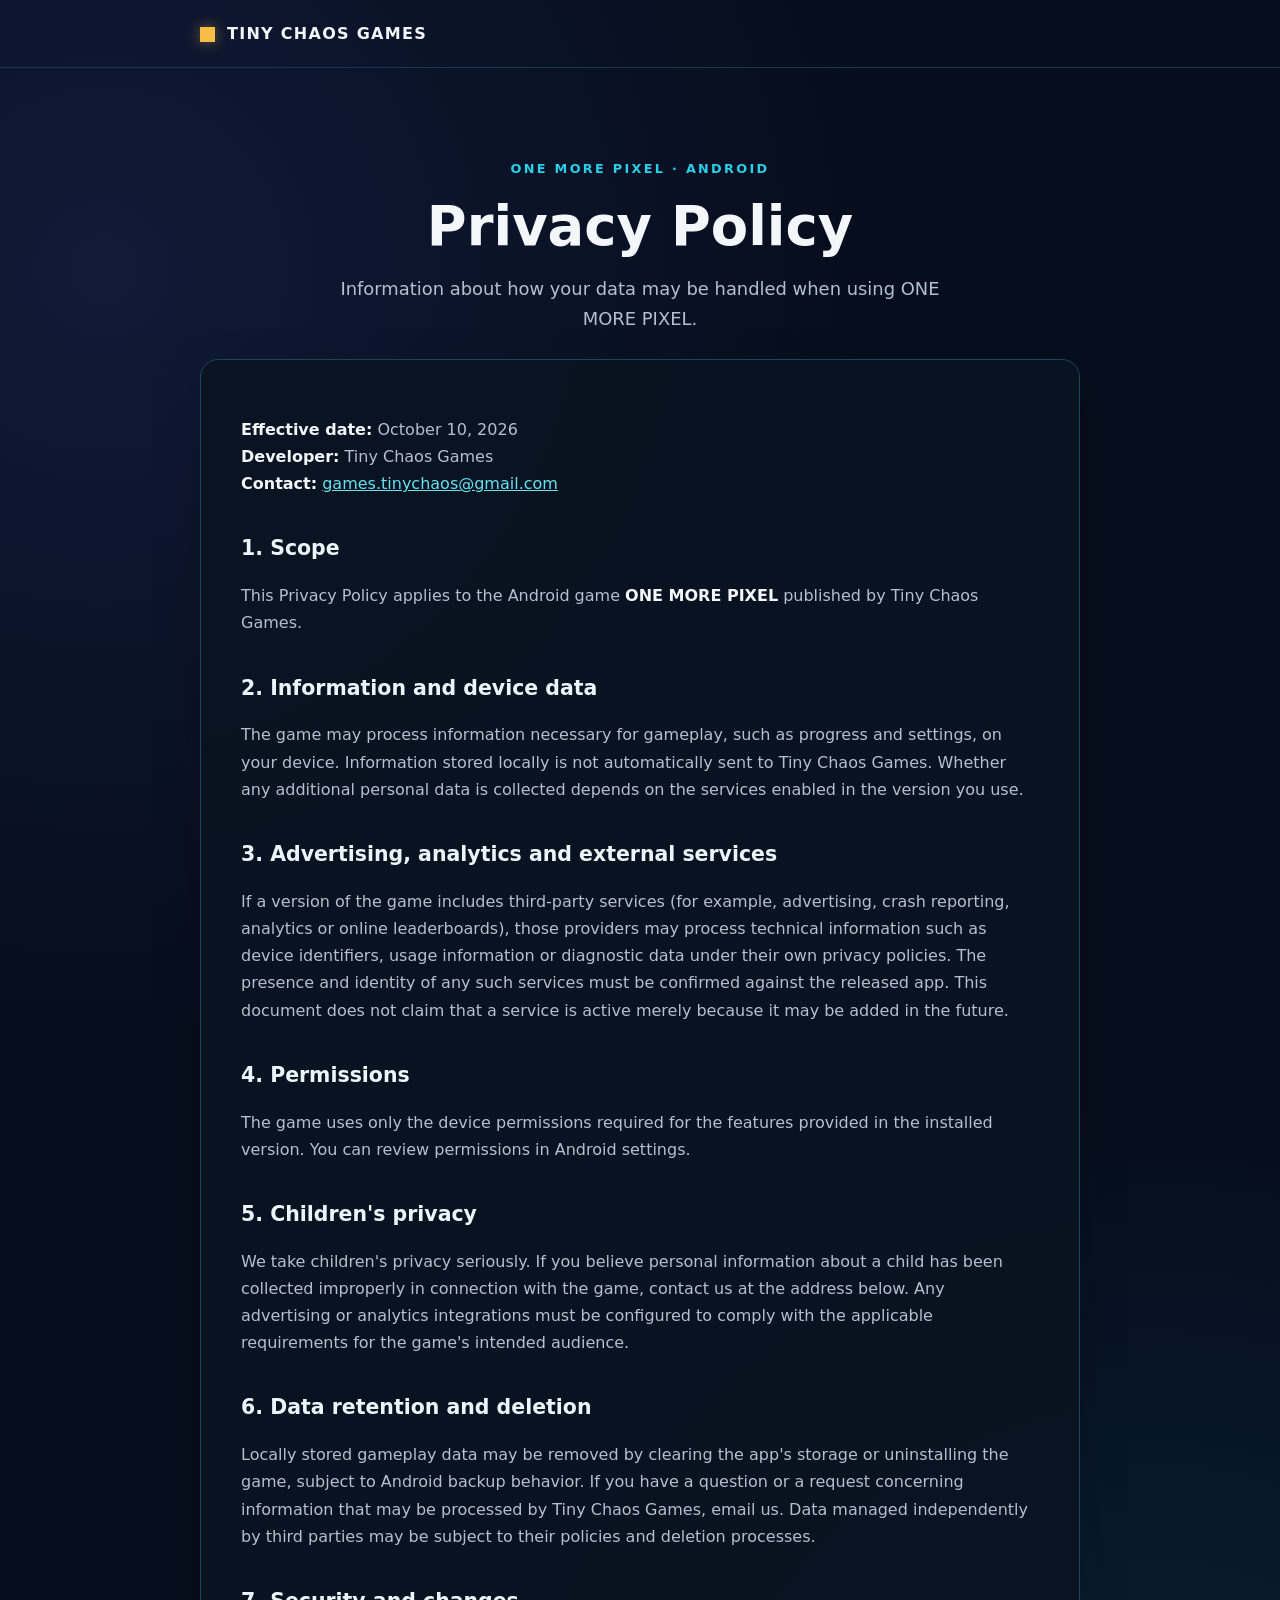
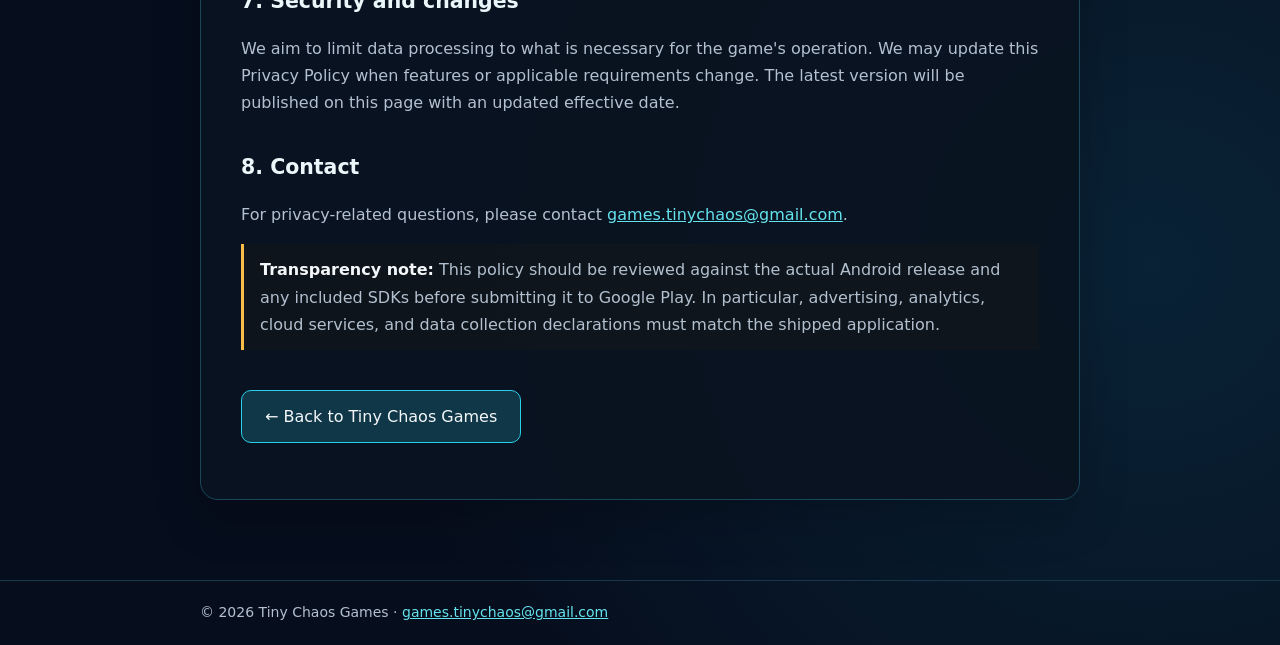
==== privacy/one-more-pixel/index.html @ 43665b9e "Add ONE MORE PIXEL privacy policy" ====
<!doctype html>
<html lang="en">
<head>
<meta charset="utf-8">
<meta name="viewport" content="width=device-width,initial-scale=1">
<meta name="color-scheme" content="dark">
<meta name="description" content="Privacy Policy for ONE MORE PIXEL by Tiny Chaos Games.">
<title>ONE MORE PIXEL — Privacy Policy | Tiny Chaos Games</title>
<link rel="stylesheet" href="../../style.css">
</head>
<body>
<header><a href="../../"><span class="mark" aria-hidden="true"></span>TINY CHAOS GAMES</a></header>
<main>
<section class="hero"><div class="eyebrow">ONE MORE PIXEL · Android</div><h1>Privacy Policy</h1><p class="lead">Information about how your data may be handled when using ONE MORE PIXEL.</p></section>
<article class="panel">
<p class="meta"><strong>Effective date:</strong> October 10, 2026<br><strong>Developer:</strong> Tiny Chaos Games<br><strong>Contact:</strong> <a href="mailto:games.tinychaos@gmail.com">games.tinychaos@gmail.com</a></p>
<h2>1. Scope</h2>
<p>This Privacy Policy applies to the Android game <strong>ONE MORE PIXEL</strong> published by Tiny Chaos Games.</p>
<h2>2. Information and device data</h2>
<p>The game may process information necessary for gameplay, such as progress and settings, on your device. Information stored locally is not automatically sent to Tiny Chaos Games. Whether any additional personal data is collected depends on the services enabled in the version you use.</p>
<h2>3. Advertising, analytics and external services</h2>
<p>If a version of the game includes third-party services (for example, advertising, crash reporting, analytics or online leaderboards), those providers may process technical information such as device identifiers, usage information or diagnostic data under their own privacy policies. The presence and identity of any such services must be confirmed against the released app. This document does not claim that a service is active merely because it may be added in the future.</p>
<h2>4. Permissions</h2>
<p>The game uses only the device permissions required for the features provided in the installed version. You can review permissions in Android settings.</p>
<h2>5. Children's privacy</h2>
<p>We take children's privacy seriously. If you believe personal information about a child has been collected improperly in connection with the game, contact us at the address below. Any advertising or analytics integrations must be configured to comply with the applicable requirements for the game's intended audience.</p>
<h2>6. Data retention and deletion</h2>
<p>Locally stored gameplay data may be removed by clearing the app's storage or uninstalling the game, subject to Android backup behavior. If you have a question or a request concerning information that may be processed by Tiny Chaos Games, email us. Data managed independently by third parties may be subject to their policies and deletion processes.</p>
<h2>7. Security and changes</h2>
<p>We aim to limit data processing to what is necessary for the game's operation. We may update this Privacy Policy when features or applicable requirements change. The latest version will be published on this page with an updated effective date.</p>
<h2>8. Contact</h2>
<p>For privacy-related questions, please contact <a href="mailto:games.tinychaos@gmail.com">games.tinychaos@gmail.com</a>.</p>
<p class="note"><strong>Transparency note:</strong> This policy should be reviewed against the actual Android release and any included SDKs before submitting it to Google Play. In particular, advertising, analytics, cloud services, and data collection declarations must match the shipped application.</p>
<p><a class="button" href="../../">← Back to Tiny Chaos Games</a></p>
</article>
</main>
<footer>© 2026 Tiny Chaos Games · <a href="mailto:games.tinychaos@gmail.com">games.tinychaos@gmail.com</a></footer>
</body>
</html>
---- style.css ----
:root{color-scheme:dark;--bg:#060d1c;--panel:#0d192b;--line:#19485b;--ink:#f4f7fa;--muted:#b2c0cf;--cyan:#28d0e8;--gold:#f8bd47}*{box-sizing:border-box}html{scroll-behavior:smooth}body{margin:0;background:radial-gradient(circle at 8% 12%,#111a37 0,transparent 34%),radial-gradient(circle at 90% 83%,#092236 0,transparent 35%),var(--bg);color:var(--ink);font:16px/1.7 system-ui,-apple-system,Segoe UI,sans-serif;min-height:100vh}a{color:#64e3ee}a:focus-visible{outline:3px solid var(--gold);outline-offset:3px}header,footer{padding:20px max(24px,calc((100vw - 880px)/2));border-bottom:1px solid #17374a}footer{border-top:1px solid #17374a;border-bottom:0;color:var(--muted);font-size:14px}header a{text-decoration:none;color:var(--ink);font-weight:750;letter-spacing:.08em}header .mark{display:inline-block;width:15px;height:15px;background:var(--gold);box-shadow:0 0 14px #f9bd4f70;margin-right:12px;vertical-align:middle}main{width:min(100% - 36px,880px);margin:54px auto 80px}.hero{text-align:center;padding:36px 12px 24px}.eyebrow{color:var(--cyan);text-transform:uppercase;letter-spacing:.18em;font-weight:700;font-size:.8rem}h1{font-size:clamp(2rem,6vw,3.4rem);line-height:1.14;margin:16px 0}h2{font-size:1.28rem;margin:34px 0 12px;color:#e9f6fa}p,li{color:var(--muted)}strong{color:var(--ink)}.lead{font-size:1.12rem;max-width:650px;margin:auto}.panel{background:#091320e8;border:1px solid var(--line);border-radius:18px;padding:clamp(20px,4vw,40px);box-shadow:0 18px 50px #0003}.panel ul{padding-left:24px}.meta{color:var(--muted);margin-bottom:22px}.button{display:inline-block;border:1px solid var(--cyan);border-radius:10px;padding:12px 23px;text-decoration:none;color:var(--ink);background:#103747;margin-top:24px}.note{border-left:3px solid var(--gold);padding:12px 16px;background:#271d102e} @media(max-width:600px){main{margin:26px auto 52px}header,footer{padding:18px}}
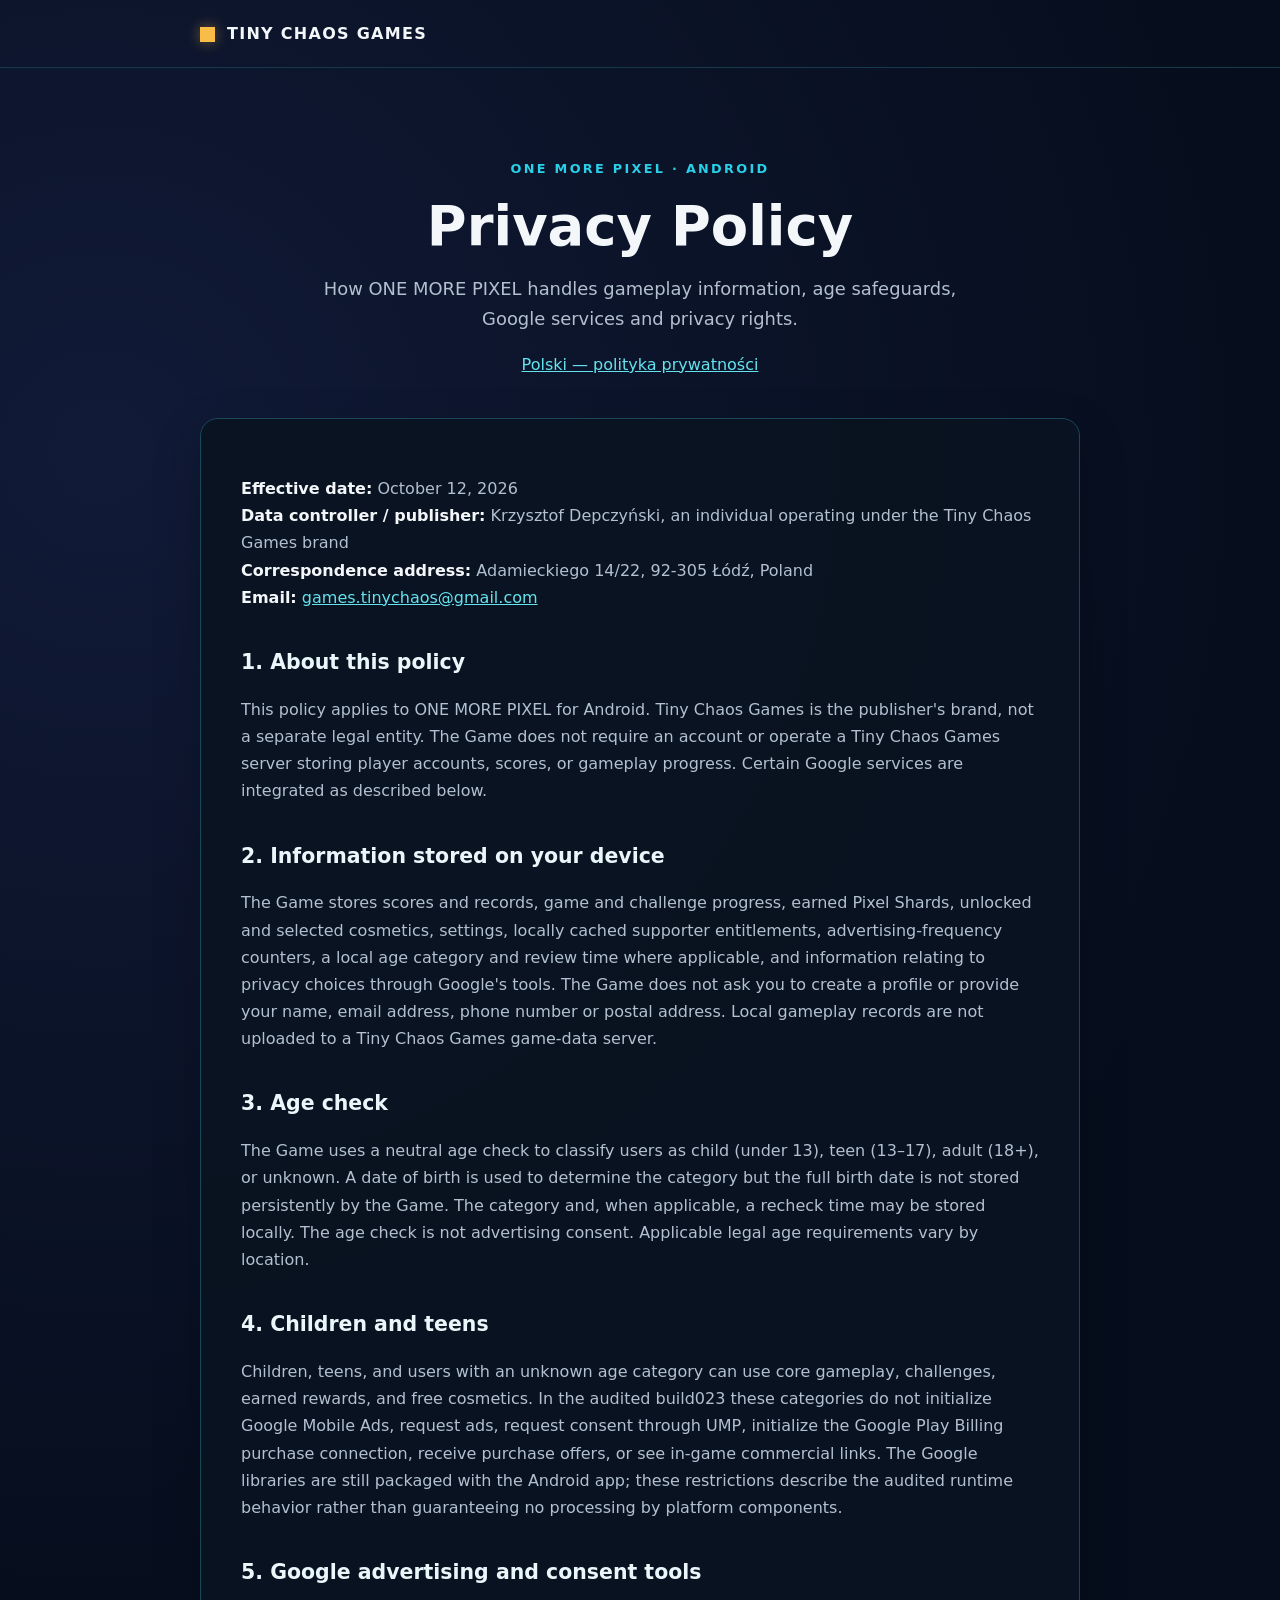
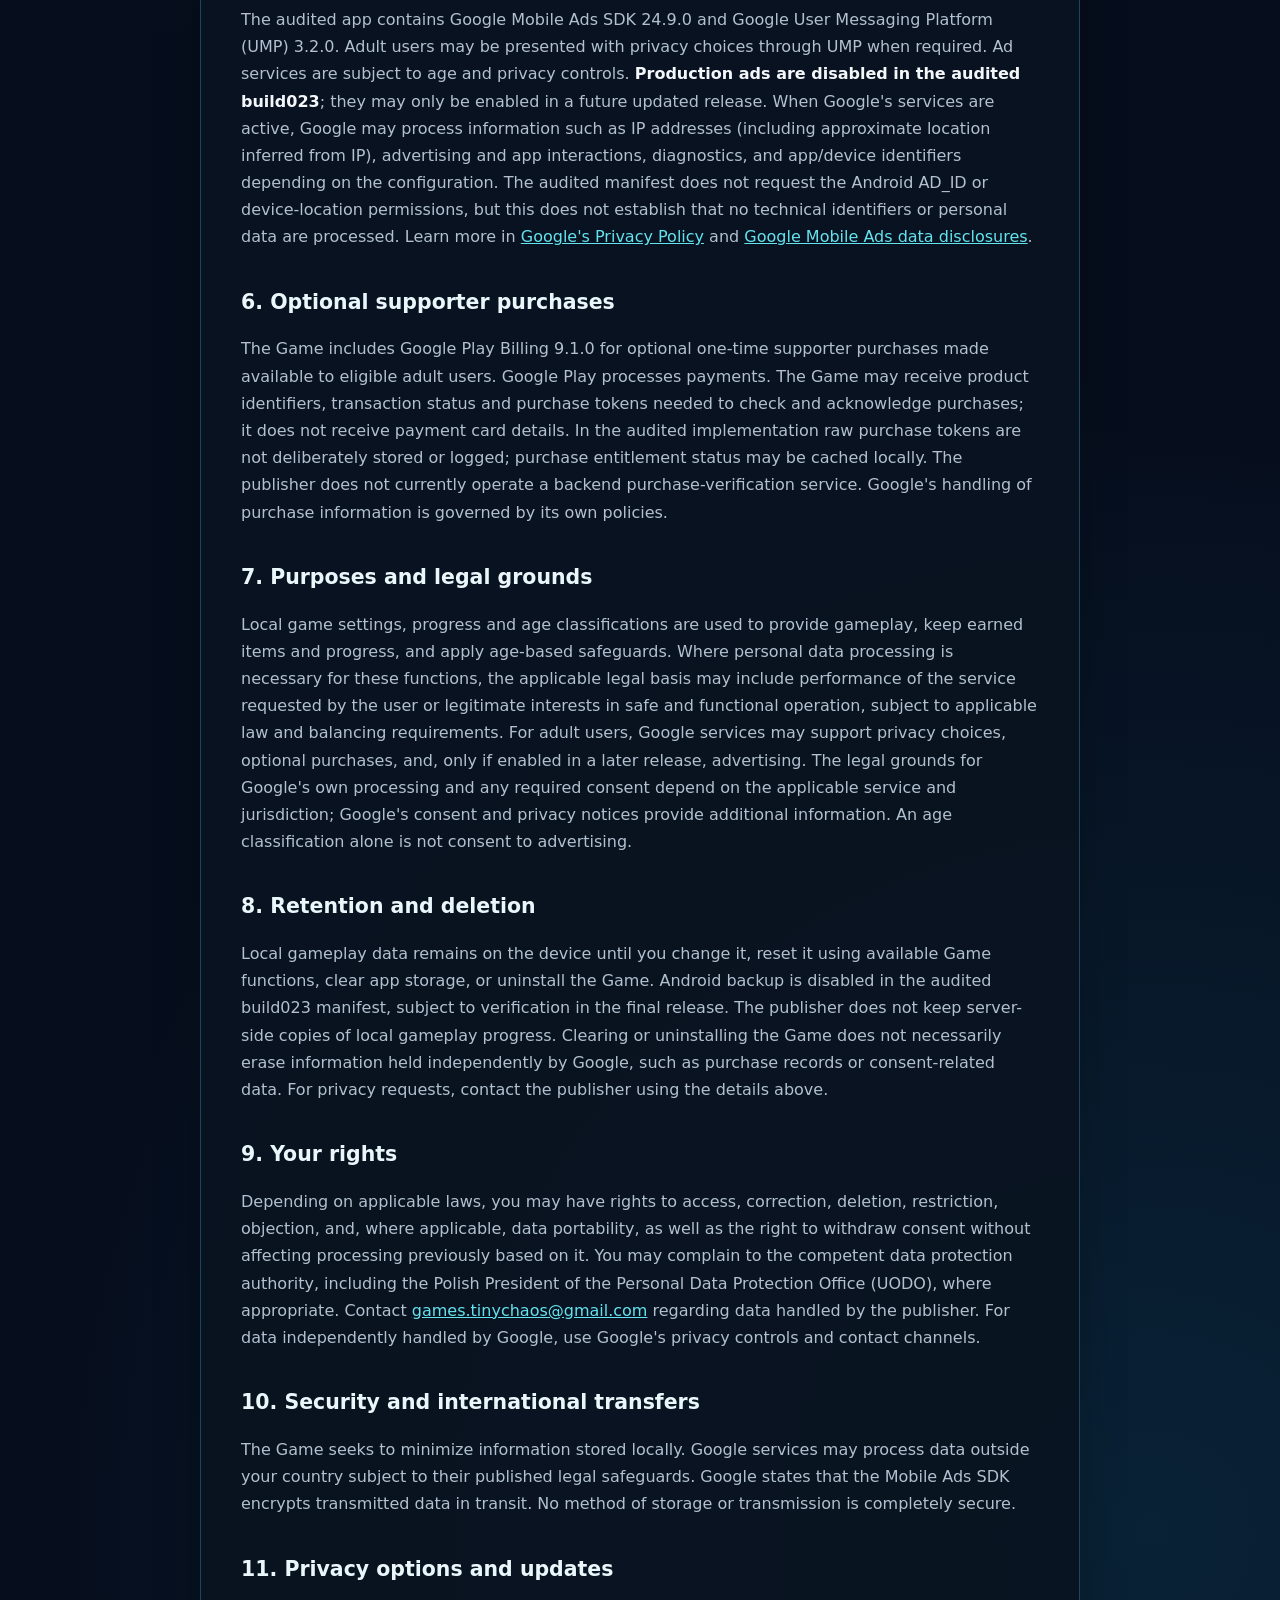
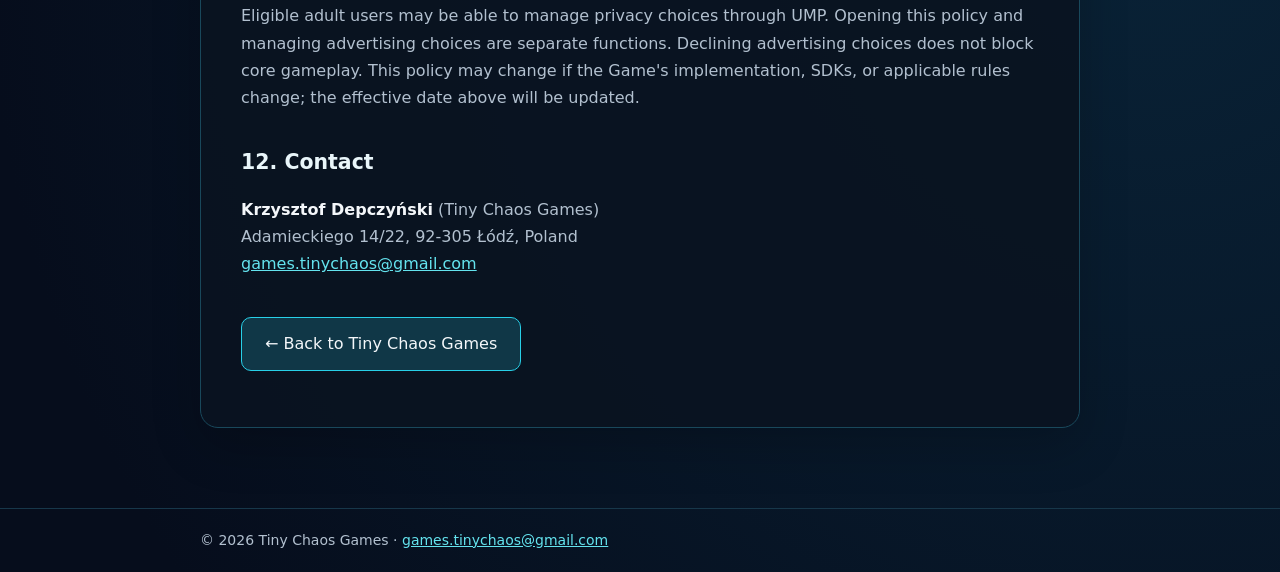
==== commit a80f0d50: "Update ONE MORE PIXEL privacy policy with build023 details and noindex" ====
--- a/privacy/one-more-pixel/index.html
+++ b/privacy/one-more-pixel/index.html
@@ -4,36 +4,30 @@
 <meta charset="utf-8">
 <meta name="viewport" content="width=device-width,initial-scale=1">
 <meta name="color-scheme" content="dark">
-<meta name="description" content="Privacy Policy for ONE MORE PIXEL by Tiny Chaos Games.">
-<title>ONE MORE PIXEL — Privacy Policy | Tiny Chaos Games</title>
+<meta name="robots" content="noindex,nofollow,noarchive">
+<meta name="googlebot" content="noindex,nofollow,noarchive">
+<meta name="bingbot" content="noindex,nofollow,noarchive">
+<meta name="description" content="How ONE MORE PIXEL handles gameplay information, age safeguards, Google services and privacy rights.">
+<title>Privacy Policy | Tiny Chaos Games</title>
 <link rel="stylesheet" href="../../style.css">
 </head>
 <body>
 <header><a href="../../"><span class="mark" aria-hidden="true"></span>TINY CHAOS GAMES</a></header>
-<main>
-<section class="hero"><div class="eyebrow">ONE MORE PIXEL · Android</div><h1>Privacy Policy</h1><p class="lead">Information about how your data may be handled when using ONE MORE PIXEL.</p></section>
+<main><section class="hero"><div class="eyebrow">ONE MORE PIXEL · Android</div><h1>Privacy Policy</h1><p class="lead">How ONE MORE PIXEL handles gameplay information, age safeguards, Google services and privacy rights.</p><p><a href="pl/">Polski — polityka prywatności</a></p></section>
 <article class="panel">
-<p class="meta"><strong>Effective date:</strong> October 10, 2026<br><strong>Developer:</strong> Tiny Chaos Games<br><strong>Contact:</strong> <a href="mailto:games.tinychaos@gmail.com">games.tinychaos@gmail.com</a></p>
-<h2>1. Scope</h2>
-<p>This Privacy Policy applies to the Android game <strong>ONE MORE PIXEL</strong> published by Tiny Chaos Games.</p>
-<h2>2. Information and device data</h2>
-<p>The game may process information necessary for gameplay, such as progress and settings, on your device. Information stored locally is not automatically sent to Tiny Chaos Games. Whether any additional personal data is collected depends on the services enabled in the version you use.</p>
-<h2>3. Advertising, analytics and external services</h2>
-<p>If a version of the game includes third-party services (for example, advertising, crash reporting, analytics or online leaderboards), those providers may process technical information such as device identifiers, usage information or diagnostic data under their own privacy policies. The presence and identity of any such services must be confirmed against the released app. This document does not claim that a service is active merely because it may be added in the future.</p>
-<h2>4. Permissions</h2>
-<p>The game uses only the device permissions required for the features provided in the installed version. You can review permissions in Android settings.</p>
-<h2>5. Children's privacy</h2>
-<p>We take children's privacy seriously. If you believe personal information about a child has been collected improperly in connection with the game, contact us at the address below. Any advertising or analytics integrations must be configured to comply with the applicable requirements for the game's intended audience.</p>
-<h2>6. Data retention and deletion</h2>
-<p>Locally stored gameplay data may be removed by clearing the app's storage or uninstalling the game, subject to Android backup behavior. If you have a question or a request concerning information that may be processed by Tiny Chaos Games, email us. Data managed independently by third parties may be subject to their policies and deletion processes.</p>
-<h2>7. Security and changes</h2>
-<p>We aim to limit data processing to what is necessary for the game's operation. We may update this Privacy Policy when features or applicable requirements change. The latest version will be published on this page with an updated effective date.</p>
-<h2>8. Contact</h2>
-<p>For privacy-related questions, please contact <a href="mailto:games.tinychaos@gmail.com">games.tinychaos@gmail.com</a>.</p>
-<p class="note"><strong>Transparency note:</strong> This policy should be reviewed against the actual Android release and any included SDKs before submitting it to Google Play. In particular, advertising, analytics, cloud services, and data collection declarations must match the shipped application.</p>
+
+<p class="meta"><strong>Effective date:</strong> October 12, 2026<br><strong>Data controller / publisher:</strong> Krzysztof Depczyński, an individual operating under the Tiny Chaos Games brand<br><strong>Correspondence address:</strong> Adamieckiego 14/22, 92-305 Łódź, Poland<br><strong>Email:</strong> <a href="mailto:games.tinychaos@gmail.com">games.tinychaos@gmail.com</a></p>
+<h2>1. About this policy</h2><p>This policy applies to ONE MORE PIXEL for Android. Tiny Chaos Games is the publisher's brand, not a separate legal entity. The Game does not require an account or operate a Tiny Chaos Games server storing player accounts, scores, or gameplay progress. Certain Google services are integrated as described below.</p>
+<h2>2. Information stored on your device</h2><p>The Game stores scores and records, game and challenge progress, earned Pixel Shards, unlocked and selected cosmetics, settings, locally cached supporter entitlements, advertising-frequency counters, a local age category and review time where applicable, and information relating to privacy choices through Google's tools. The Game does not ask you to create a profile or provide your name, email address, phone number or postal address. Local gameplay records are not uploaded to a Tiny Chaos Games game-data server.</p>
+<h2>3. Age check</h2><p>The Game uses a neutral age check to classify users as child (under 13), teen (13–17), adult (18+), or unknown. A date of birth is used to determine the category but the full birth date is not stored persistently by the Game. The category and, when applicable, a recheck time may be stored locally. The age check is not advertising consent. Applicable legal age requirements vary by location.</p>
+<h2>4. Children and teens</h2><p>Children, teens, and users with an unknown age category can use core gameplay, challenges, earned rewards, and free cosmetics. In the audited build023 these categories do not initialize Google Mobile Ads, request ads, request consent through UMP, initialize the Google Play Billing purchase connection, receive purchase offers, or see in-game commercial links. The Google libraries are still packaged with the Android app; these restrictions describe the audited runtime behavior rather than guaranteeing no processing by platform components.</p>
+<h2>5. Google advertising and consent tools</h2><p>The audited app contains Google Mobile Ads SDK 24.9.0 and Google User Messaging Platform (UMP) 3.2.0. Adult users may be presented with privacy choices through UMP when required. Ad services are subject to age and privacy controls. <strong>Production ads are disabled in the audited build023</strong>; they may only be enabled in a future updated release. When Google's services are active, Google may process information such as IP addresses (including approximate location inferred from IP), advertising and app interactions, diagnostics, and app/device identifiers depending on the configuration. The audited manifest does not request the Android AD_ID or device-location permissions, but this does not establish that no technical identifiers or personal data are processed. Learn more in <a href="https://policies.google.com/privacy">Google's Privacy Policy</a> and <a href="https://developers.google.com/admob/android/privacy/play-data-disclosure">Google Mobile Ads data disclosures</a>.</p>
+<h2>6. Optional supporter purchases</h2><p>The Game includes Google Play Billing 9.1.0 for optional one-time supporter purchases made available to eligible adult users. Google Play processes payments. The Game may receive product identifiers, transaction status and purchase tokens needed to check and acknowledge purchases; it does not receive payment card details. In the audited implementation raw purchase tokens are not deliberately stored or logged; purchase entitlement status may be cached locally. The publisher does not currently operate a backend purchase-verification service. Google's handling of purchase information is governed by its own policies.</p>
+<h2>7. Purposes and legal grounds</h2><p>Local game settings, progress and age classifications are used to provide gameplay, keep earned items and progress, and apply age-based safeguards. Where personal data processing is necessary for these functions, the applicable legal basis may include performance of the service requested by the user or legitimate interests in safe and functional operation, subject to applicable law and balancing requirements. For adult users, Google services may support privacy choices, optional purchases, and, only if enabled in a later release, advertising. The legal grounds for Google's own processing and any required consent depend on the applicable service and jurisdiction; Google's consent and privacy notices provide additional information. An age classification alone is not consent to advertising.</p>
+<h2>8. Retention and deletion</h2><p>Local gameplay data remains on the device until you change it, reset it using available Game functions, clear app storage, or uninstall the Game. Android backup is disabled in the audited build023 manifest, subject to verification in the final release. The publisher does not keep server-side copies of local gameplay progress. Clearing or uninstalling the Game does not necessarily erase information held independently by Google, such as purchase records or consent-related data. For privacy requests, contact the publisher using the details above.</p>
+<h2>9. Your rights</h2><p>Depending on applicable laws, you may have rights to access, correction, deletion, restriction, objection, and, where applicable, data portability, as well as the right to withdraw consent without affecting processing previously based on it. You may complain to the competent data protection authority, including the Polish President of the Personal Data Protection Office (UODO), where appropriate. Contact <a href="mailto:games.tinychaos@gmail.com">games.tinychaos@gmail.com</a> regarding data handled by the publisher. For data independently handled by Google, use Google's privacy controls and contact channels.</p>
+<h2>10. Security and international transfers</h2><p>The Game seeks to minimize information stored locally. Google services may process data outside your country subject to their published legal safeguards. Google states that the Mobile Ads SDK encrypts transmitted data in transit. No method of storage or transmission is completely secure.</p>
+<h2>11. Privacy options and updates</h2><p>Eligible adult users may be able to manage privacy choices through UMP. Opening this policy and managing advertising choices are separate functions. Declining advertising choices does not block core gameplay. This policy may change if the Game's implementation, SDKs, or applicable rules change; the effective date above will be updated.</p>
+<h2>12. Contact</h2><p><strong>Krzysztof Depczyński</strong> (Tiny Chaos Games)<br>Adamieckiego 14/22, 92-305 Łódź, Poland<br><a href="mailto:games.tinychaos@gmail.com">games.tinychaos@gmail.com</a></p>
 <p><a class="button" href="../../">← Back to Tiny Chaos Games</a></p>
-</article>
-</main>
-<footer>© 2026 Tiny Chaos Games · <a href="mailto:games.tinychaos@gmail.com">games.tinychaos@gmail.com</a></footer>
-</body>
-</html>+</article></main><footer>© 2026 Tiny Chaos Games · <a href="mailto:games.tinychaos@gmail.com">games.tinychaos@gmail.com</a></footer></body></html>
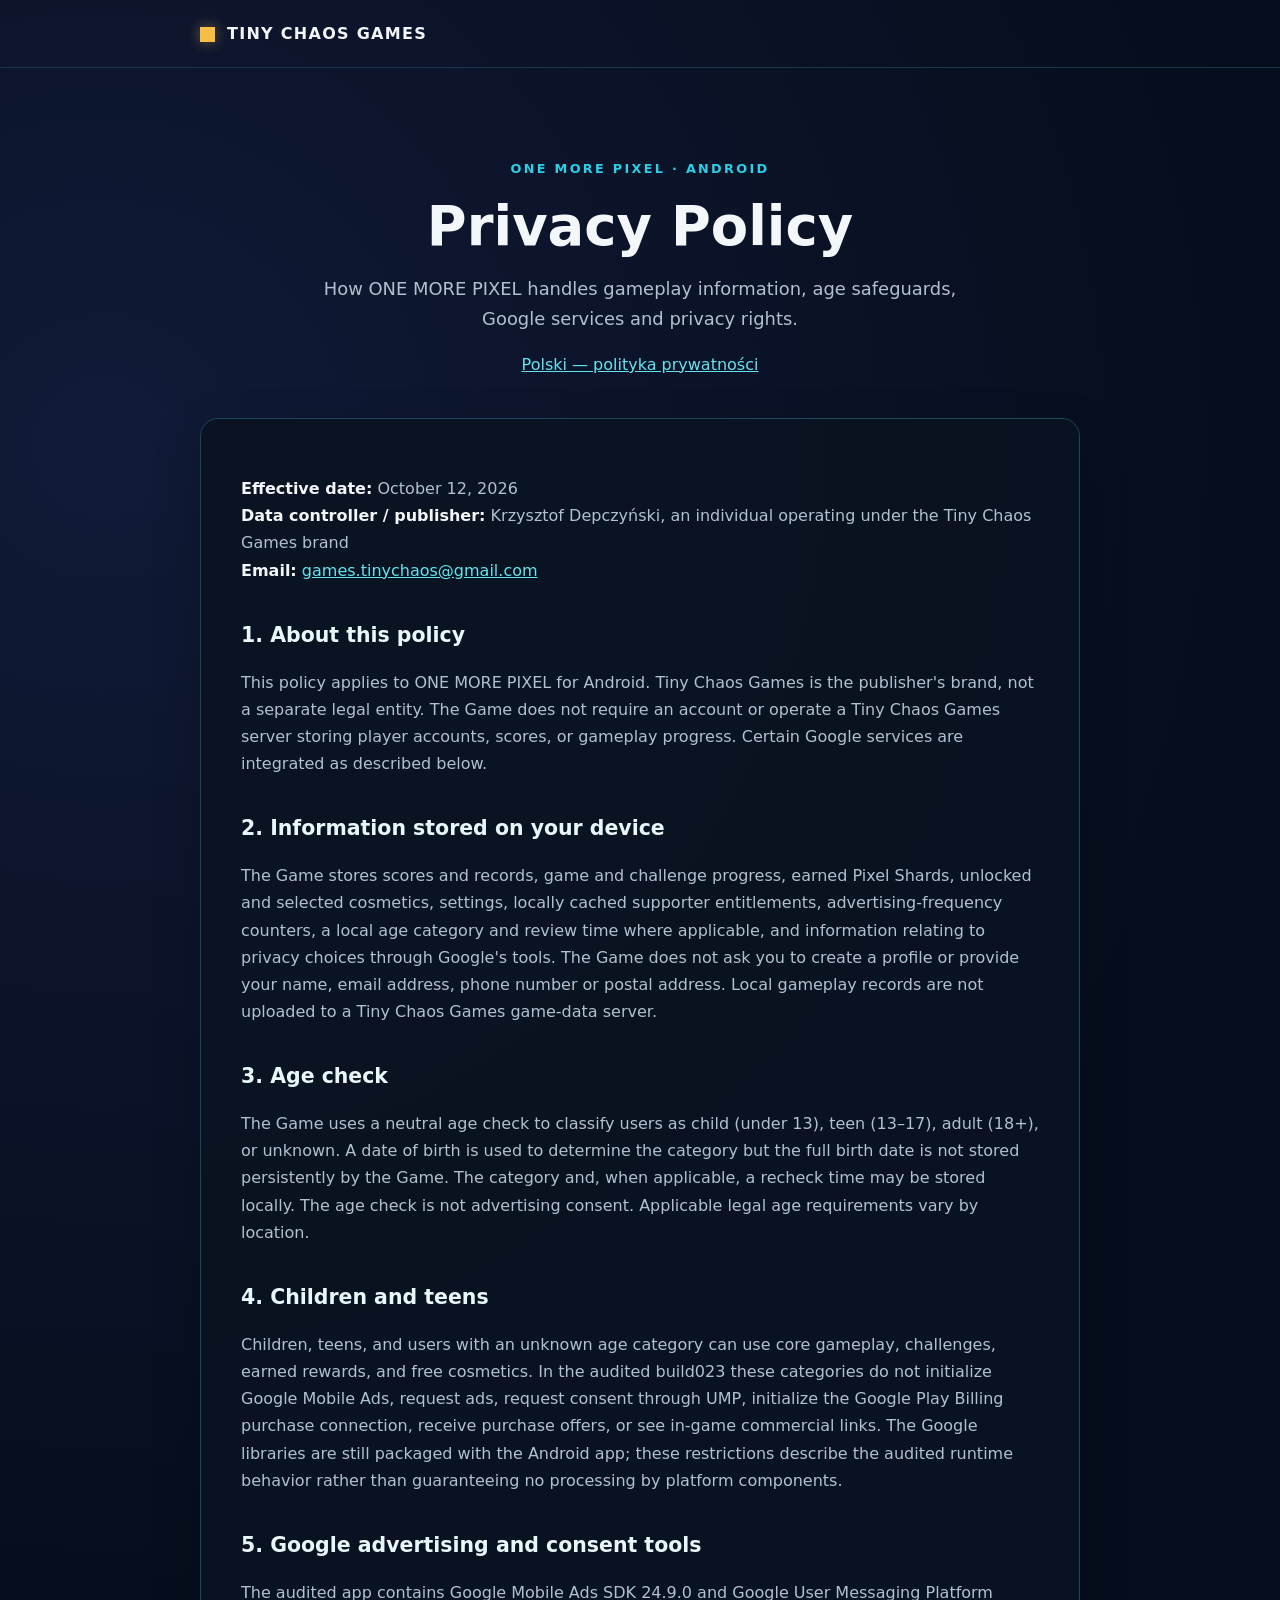
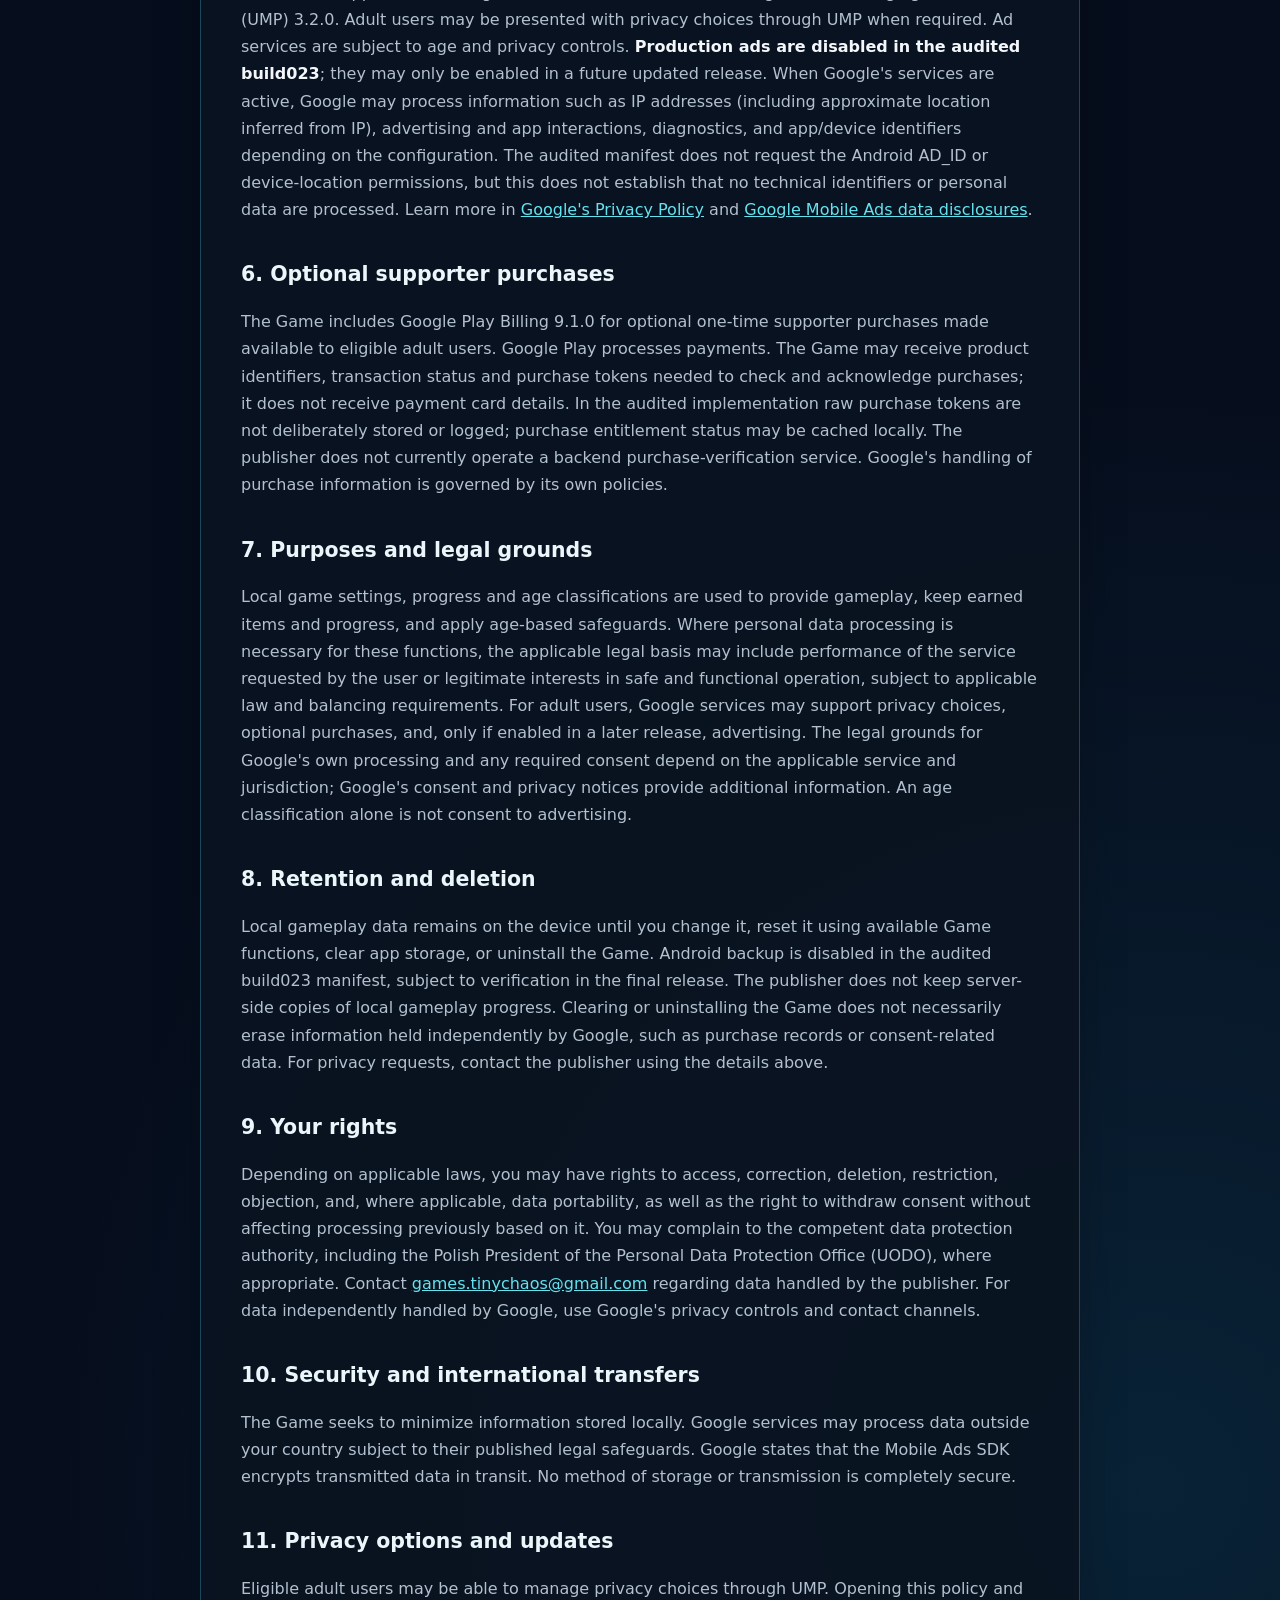
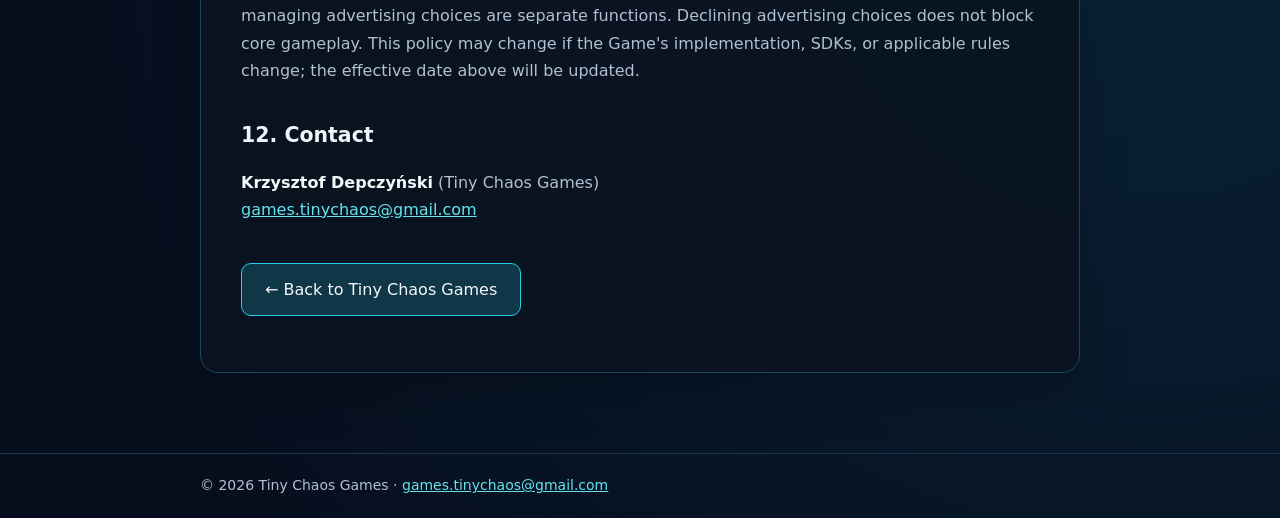
==== commit 8a7e4aac: "Remove residential address from privacy policy" ====
--- a/privacy/one-more-pixel/index.html
+++ b/privacy/one-more-pixel/index.html
@@ -16,7 +16,7 @@
 <main><section class="hero"><div class="eyebrow">ONE MORE PIXEL · Android</div><h1>Privacy Policy</h1><p class="lead">How ONE MORE PIXEL handles gameplay information, age safeguards, Google services and privacy rights.</p><p><a href="pl/">Polski — polityka prywatności</a></p></section>
 <article class="panel">
 
-<p class="meta"><strong>Effective date:</strong> October 12, 2026<br><strong>Data controller / publisher:</strong> Krzysztof Depczyński, an individual operating under the Tiny Chaos Games brand<br><strong>Correspondence address:</strong> Adamieckiego 14/22, 92-305 Łódź, Poland<br><strong>Email:</strong> <a href="mailto:games.tinychaos@gmail.com">games.tinychaos@gmail.com</a></p>
+<p class="meta"><strong>Effective date:</strong> October 12, 2026<br><strong>Data controller / publisher:</strong> Krzysztof Depczyński, an individual operating under the Tiny Chaos Games brand<br><strong>Email:</strong> <a href="mailto:games.tinychaos@gmail.com">games.tinychaos@gmail.com</a></p>
 <h2>1. About this policy</h2><p>This policy applies to ONE MORE PIXEL for Android. Tiny Chaos Games is the publisher's brand, not a separate legal entity. The Game does not require an account or operate a Tiny Chaos Games server storing player accounts, scores, or gameplay progress. Certain Google services are integrated as described below.</p>
 <h2>2. Information stored on your device</h2><p>The Game stores scores and records, game and challenge progress, earned Pixel Shards, unlocked and selected cosmetics, settings, locally cached supporter entitlements, advertising-frequency counters, a local age category and review time where applicable, and information relating to privacy choices through Google's tools. The Game does not ask you to create a profile or provide your name, email address, phone number or postal address. Local gameplay records are not uploaded to a Tiny Chaos Games game-data server.</p>
 <h2>3. Age check</h2><p>The Game uses a neutral age check to classify users as child (under 13), teen (13–17), adult (18+), or unknown. A date of birth is used to determine the category but the full birth date is not stored persistently by the Game. The category and, when applicable, a recheck time may be stored locally. The age check is not advertising consent. Applicable legal age requirements vary by location.</p>
@@ -28,6 +28,6 @@
 <h2>9. Your rights</h2><p>Depending on applicable laws, you may have rights to access, correction, deletion, restriction, objection, and, where applicable, data portability, as well as the right to withdraw consent without affecting processing previously based on it. You may complain to the competent data protection authority, including the Polish President of the Personal Data Protection Office (UODO), where appropriate. Contact <a href="mailto:games.tinychaos@gmail.com">games.tinychaos@gmail.com</a> regarding data handled by the publisher. For data independently handled by Google, use Google's privacy controls and contact channels.</p>
 <h2>10. Security and international transfers</h2><p>The Game seeks to minimize information stored locally. Google services may process data outside your country subject to their published legal safeguards. Google states that the Mobile Ads SDK encrypts transmitted data in transit. No method of storage or transmission is completely secure.</p>
 <h2>11. Privacy options and updates</h2><p>Eligible adult users may be able to manage privacy choices through UMP. Opening this policy and managing advertising choices are separate functions. Declining advertising choices does not block core gameplay. This policy may change if the Game's implementation, SDKs, or applicable rules change; the effective date above will be updated.</p>
-<h2>12. Contact</h2><p><strong>Krzysztof Depczyński</strong> (Tiny Chaos Games)<br>Adamieckiego 14/22, 92-305 Łódź, Poland<br><a href="mailto:games.tinychaos@gmail.com">games.tinychaos@gmail.com</a></p>
+<h2>12. Contact</h2><p><strong>Krzysztof Depczyński</strong> (Tiny Chaos Games)<br><a href="mailto:games.tinychaos@gmail.com">games.tinychaos@gmail.com</a></p>
 <p><a class="button" href="../../">← Back to Tiny Chaos Games</a></p>
 </article></main><footer>© 2026 Tiny Chaos Games · <a href="mailto:games.tinychaos@gmail.com">games.tinychaos@gmail.com</a></footer></body></html>
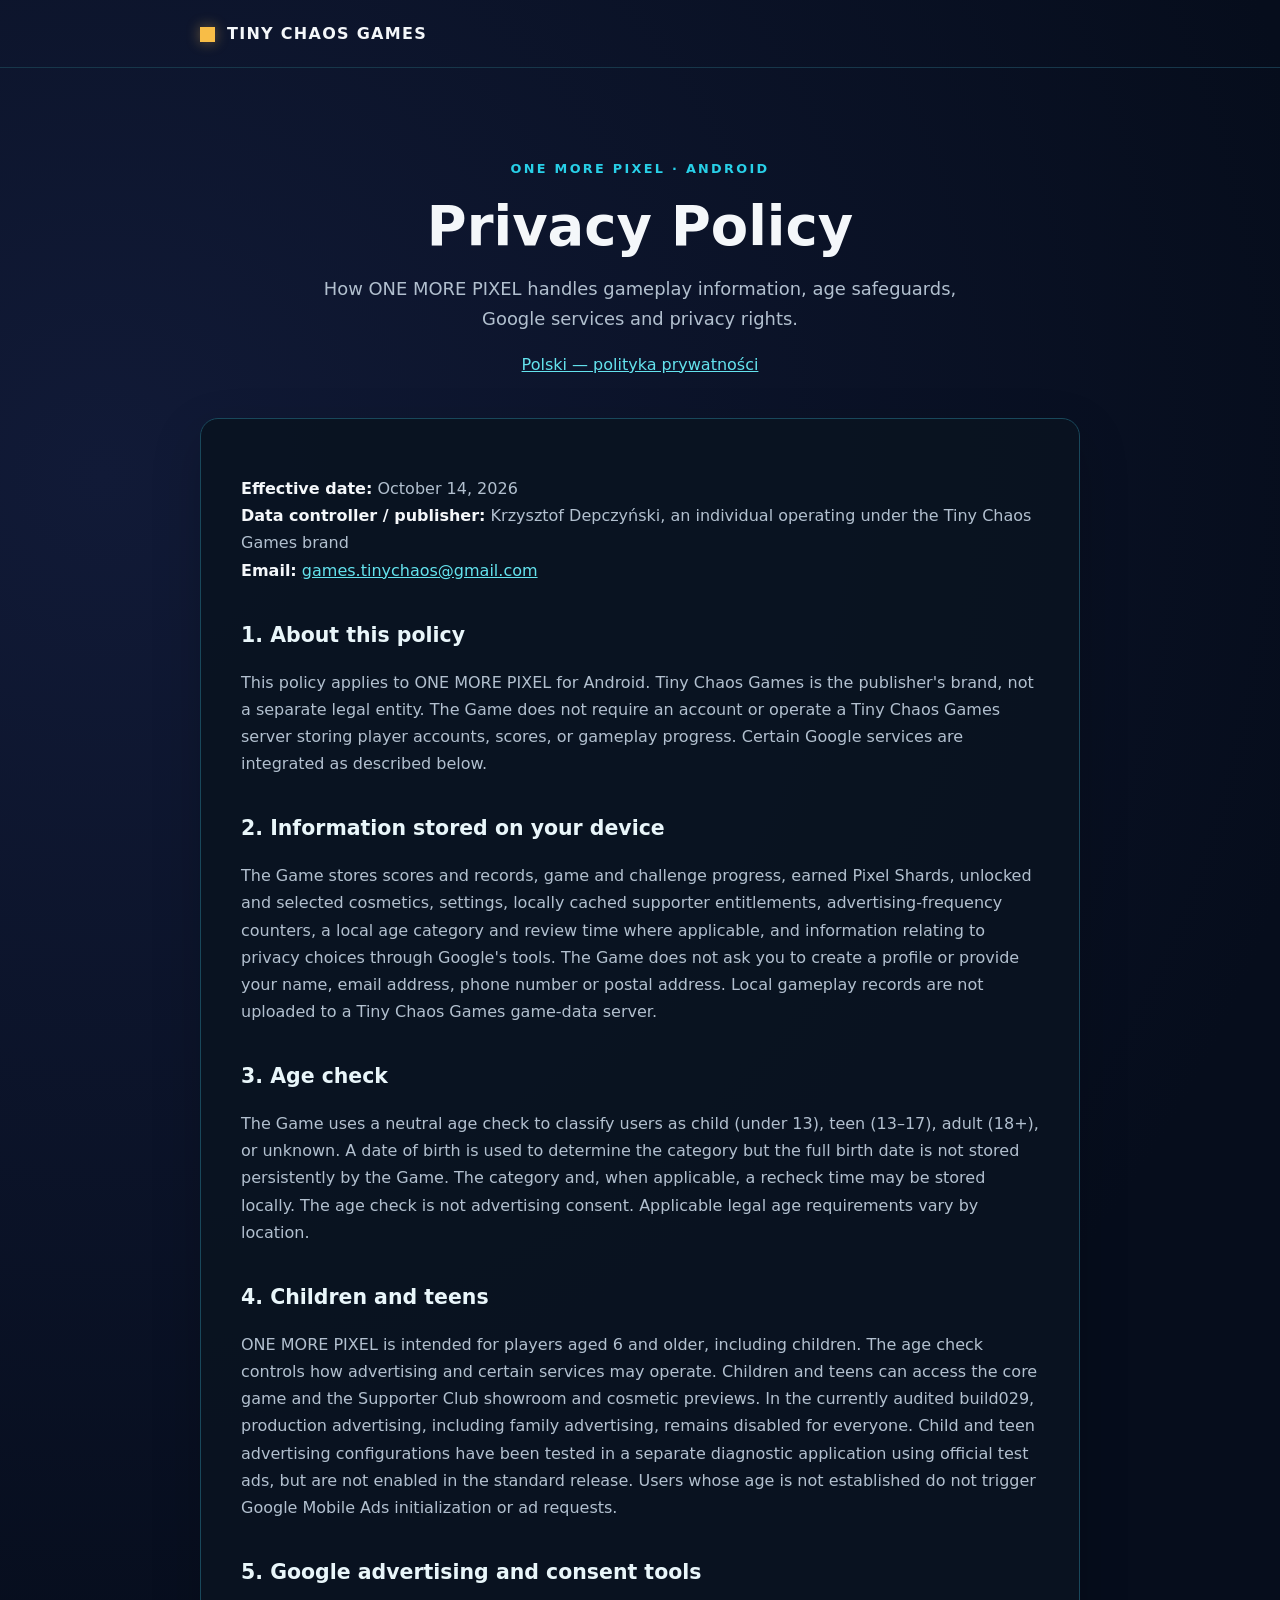
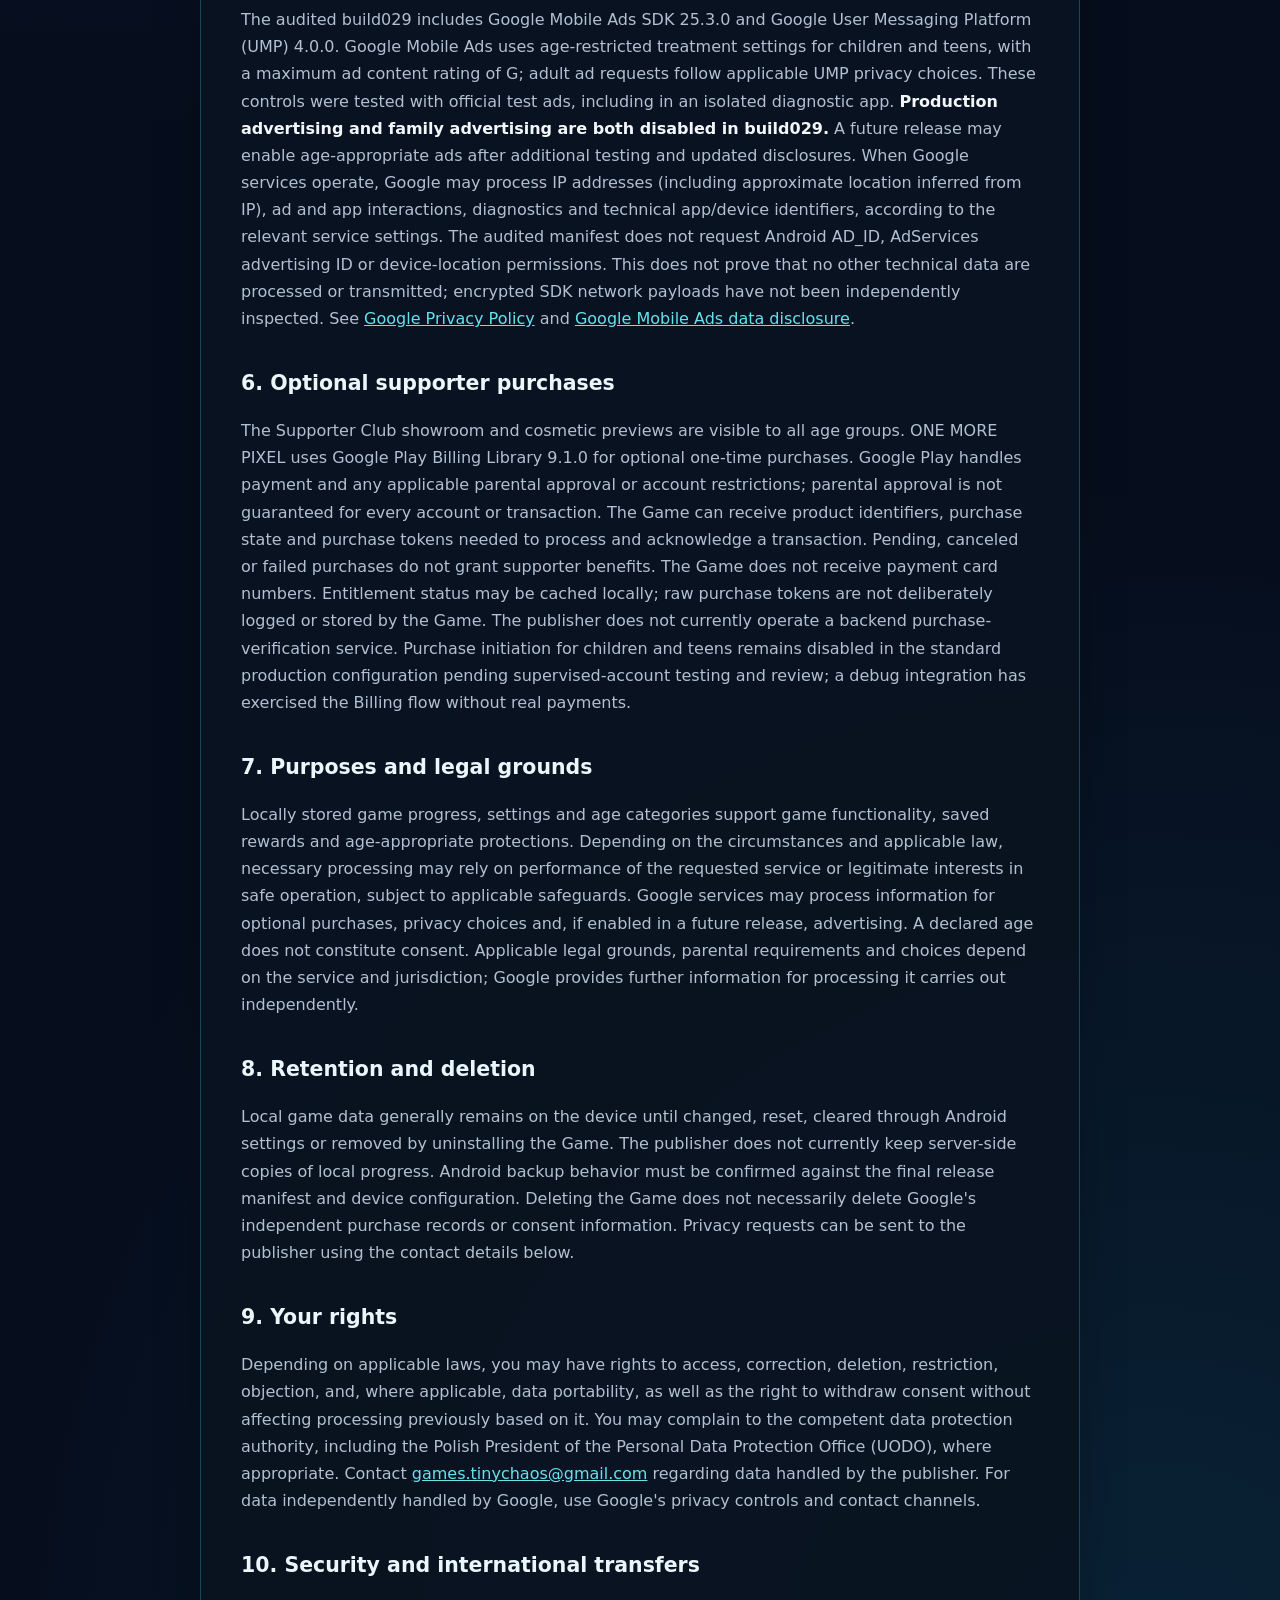
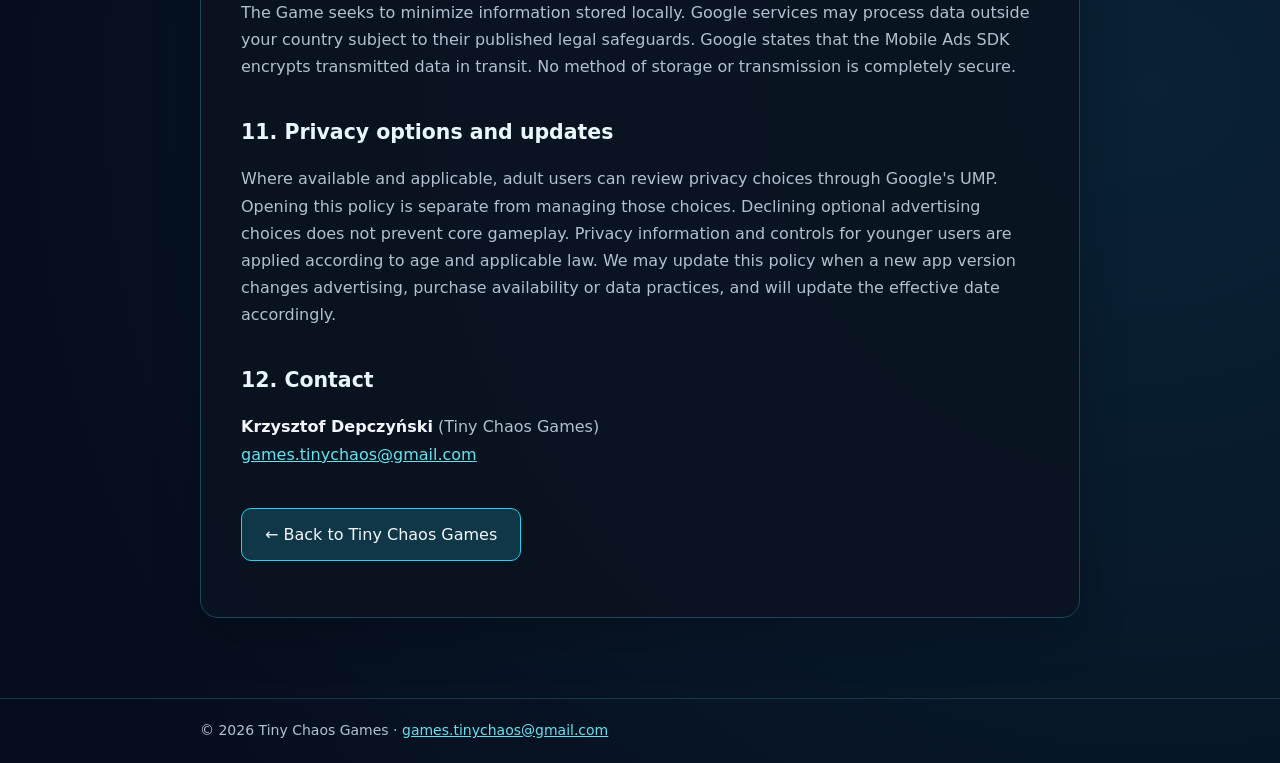
==== commit 604ad49f: "docs: update ONE MORE PIXEL privacy policy for build029 family readiness" ====
--- a/privacy/one-more-pixel/index.html
+++ b/privacy/one-more-pixel/index.html
@@ -16,18 +16,18 @@
 <main><section class="hero"><div class="eyebrow">ONE MORE PIXEL · Android</div><h1>Privacy Policy</h1><p class="lead">How ONE MORE PIXEL handles gameplay information, age safeguards, Google services and privacy rights.</p><p><a href="pl/">Polski — polityka prywatności</a></p></section>
 <article class="panel">
 
-<p class="meta"><strong>Effective date:</strong> October 12, 2026<br><strong>Data controller / publisher:</strong> Krzysztof Depczyński, an individual operating under the Tiny Chaos Games brand<br><strong>Email:</strong> <a href="mailto:games.tinychaos@gmail.com">games.tinychaos@gmail.com</a></p>
+<p class="meta"><strong>Effective date:</strong> October 14, 2026<br><strong>Data controller / publisher:</strong> Krzysztof Depczyński, an individual operating under the Tiny Chaos Games brand<br><strong>Email:</strong> <a href="mailto:games.tinychaos@gmail.com">games.tinychaos@gmail.com</a></p>
 <h2>1. About this policy</h2><p>This policy applies to ONE MORE PIXEL for Android. Tiny Chaos Games is the publisher's brand, not a separate legal entity. The Game does not require an account or operate a Tiny Chaos Games server storing player accounts, scores, or gameplay progress. Certain Google services are integrated as described below.</p>
 <h2>2. Information stored on your device</h2><p>The Game stores scores and records, game and challenge progress, earned Pixel Shards, unlocked and selected cosmetics, settings, locally cached supporter entitlements, advertising-frequency counters, a local age category and review time where applicable, and information relating to privacy choices through Google's tools. The Game does not ask you to create a profile or provide your name, email address, phone number or postal address. Local gameplay records are not uploaded to a Tiny Chaos Games game-data server.</p>
 <h2>3. Age check</h2><p>The Game uses a neutral age check to classify users as child (under 13), teen (13–17), adult (18+), or unknown. A date of birth is used to determine the category but the full birth date is not stored persistently by the Game. The category and, when applicable, a recheck time may be stored locally. The age check is not advertising consent. Applicable legal age requirements vary by location.</p>
-<h2>4. Children and teens</h2><p>Children, teens, and users with an unknown age category can use core gameplay, challenges, earned rewards, and free cosmetics. In the audited build023 these categories do not initialize Google Mobile Ads, request ads, request consent through UMP, initialize the Google Play Billing purchase connection, receive purchase offers, or see in-game commercial links. The Google libraries are still packaged with the Android app; these restrictions describe the audited runtime behavior rather than guaranteeing no processing by platform components.</p>
-<h2>5. Google advertising and consent tools</h2><p>The audited app contains Google Mobile Ads SDK 24.9.0 and Google User Messaging Platform (UMP) 3.2.0. Adult users may be presented with privacy choices through UMP when required. Ad services are subject to age and privacy controls. <strong>Production ads are disabled in the audited build023</strong>; they may only be enabled in a future updated release. When Google's services are active, Google may process information such as IP addresses (including approximate location inferred from IP), advertising and app interactions, diagnostics, and app/device identifiers depending on the configuration. The audited manifest does not request the Android AD_ID or device-location permissions, but this does not establish that no technical identifiers or personal data are processed. Learn more in <a href="https://policies.google.com/privacy">Google's Privacy Policy</a> and <a href="https://developers.google.com/admob/android/privacy/play-data-disclosure">Google Mobile Ads data disclosures</a>.</p>
-<h2>6. Optional supporter purchases</h2><p>The Game includes Google Play Billing 9.1.0 for optional one-time supporter purchases made available to eligible adult users. Google Play processes payments. The Game may receive product identifiers, transaction status and purchase tokens needed to check and acknowledge purchases; it does not receive payment card details. In the audited implementation raw purchase tokens are not deliberately stored or logged; purchase entitlement status may be cached locally. The publisher does not currently operate a backend purchase-verification service. Google's handling of purchase information is governed by its own policies.</p>
-<h2>7. Purposes and legal grounds</h2><p>Local game settings, progress and age classifications are used to provide gameplay, keep earned items and progress, and apply age-based safeguards. Where personal data processing is necessary for these functions, the applicable legal basis may include performance of the service requested by the user or legitimate interests in safe and functional operation, subject to applicable law and balancing requirements. For adult users, Google services may support privacy choices, optional purchases, and, only if enabled in a later release, advertising. The legal grounds for Google's own processing and any required consent depend on the applicable service and jurisdiction; Google's consent and privacy notices provide additional information. An age classification alone is not consent to advertising.</p>
-<h2>8. Retention and deletion</h2><p>Local gameplay data remains on the device until you change it, reset it using available Game functions, clear app storage, or uninstall the Game. Android backup is disabled in the audited build023 manifest, subject to verification in the final release. The publisher does not keep server-side copies of local gameplay progress. Clearing or uninstalling the Game does not necessarily erase information held independently by Google, such as purchase records or consent-related data. For privacy requests, contact the publisher using the details above.</p>
+<h2>4. Children and teens</h2><p>ONE MORE PIXEL is intended for players aged 6 and older, including children. The age check controls how advertising and certain services may operate. Children and teens can access the core game and the Supporter Club showroom and cosmetic previews. In the currently audited build029, production advertising, including family advertising, remains disabled for everyone. Child and teen advertising configurations have been tested in a separate diagnostic application using official test ads, but are not enabled in the standard release. Users whose age is not established do not trigger Google Mobile Ads initialization or ad requests.</p>
+<h2>5. Google advertising and consent tools</h2><p>The audited build029 includes Google Mobile Ads SDK 25.3.0 and Google User Messaging Platform (UMP) 4.0.0. Google Mobile Ads uses age-restricted treatment settings for children and teens, with a maximum ad content rating of G; adult ad requests follow applicable UMP privacy choices. These controls were tested with official test ads, including in an isolated diagnostic app. <strong>Production advertising and family advertising are both disabled in build029.</strong> A future release may enable age-appropriate ads after additional testing and updated disclosures. When Google services operate, Google may process IP addresses (including approximate location inferred from IP), ad and app interactions, diagnostics and technical app/device identifiers, according to the relevant service settings. The audited manifest does not request Android AD_ID, AdServices advertising ID or device-location permissions. This does not prove that no other technical data are processed or transmitted; encrypted SDK network payloads have not been independently inspected. See <a href="https://policies.google.com/privacy">Google Privacy Policy</a> and <a href="https://developers.google.com/admob/android/privacy/play-data-disclosure">Google Mobile Ads data disclosure</a>.</p>
+<h2>6. Optional supporter purchases</h2><p>The Supporter Club showroom and cosmetic previews are visible to all age groups. ONE MORE PIXEL uses Google Play Billing Library 9.1.0 for optional one-time purchases. Google Play handles payment and any applicable parental approval or account restrictions; parental approval is not guaranteed for every account or transaction. The Game can receive product identifiers, purchase state and purchase tokens needed to process and acknowledge a transaction. Pending, canceled or failed purchases do not grant supporter benefits. The Game does not receive payment card numbers. Entitlement status may be cached locally; raw purchase tokens are not deliberately logged or stored by the Game. The publisher does not currently operate a backend purchase-verification service. Purchase initiation for children and teens remains disabled in the standard production configuration pending supervised-account testing and review; a debug integration has exercised the Billing flow without real payments.</p>
+<h2>7. Purposes and legal grounds</h2><p>Locally stored game progress, settings and age categories support game functionality, saved rewards and age-appropriate protections. Depending on the circumstances and applicable law, necessary processing may rely on performance of the requested service or legitimate interests in safe operation, subject to applicable safeguards. Google services may process information for optional purchases, privacy choices and, if enabled in a future release, advertising. A declared age does not constitute consent. Applicable legal grounds, parental requirements and choices depend on the service and jurisdiction; Google provides further information for processing it carries out independently.</p>
+<h2>8. Retention and deletion</h2><p>Local game data generally remains on the device until changed, reset, cleared through Android settings or removed by uninstalling the Game. The publisher does not currently keep server-side copies of local progress. Android backup behavior must be confirmed against the final release manifest and device configuration. Deleting the Game does not necessarily delete Google's independent purchase records or consent information. Privacy requests can be sent to the publisher using the contact details below.</p>
 <h2>9. Your rights</h2><p>Depending on applicable laws, you may have rights to access, correction, deletion, restriction, objection, and, where applicable, data portability, as well as the right to withdraw consent without affecting processing previously based on it. You may complain to the competent data protection authority, including the Polish President of the Personal Data Protection Office (UODO), where appropriate. Contact <a href="mailto:games.tinychaos@gmail.com">games.tinychaos@gmail.com</a> regarding data handled by the publisher. For data independently handled by Google, use Google's privacy controls and contact channels.</p>
 <h2>10. Security and international transfers</h2><p>The Game seeks to minimize information stored locally. Google services may process data outside your country subject to their published legal safeguards. Google states that the Mobile Ads SDK encrypts transmitted data in transit. No method of storage or transmission is completely secure.</p>
-<h2>11. Privacy options and updates</h2><p>Eligible adult users may be able to manage privacy choices through UMP. Opening this policy and managing advertising choices are separate functions. Declining advertising choices does not block core gameplay. This policy may change if the Game's implementation, SDKs, or applicable rules change; the effective date above will be updated.</p>
+<h2>11. Privacy options and updates</h2><p>Where available and applicable, adult users can review privacy choices through Google's UMP. Opening this policy is separate from managing those choices. Declining optional advertising choices does not prevent core gameplay. Privacy information and controls for younger users are applied according to age and applicable law. We may update this policy when a new app version changes advertising, purchase availability or data practices, and will update the effective date accordingly.</p>
 <h2>12. Contact</h2><p><strong>Krzysztof Depczyński</strong> (Tiny Chaos Games)<br><a href="mailto:games.tinychaos@gmail.com">games.tinychaos@gmail.com</a></p>
 <p><a class="button" href="../../">← Back to Tiny Chaos Games</a></p>
 </article></main><footer>© 2026 Tiny Chaos Games · <a href="mailto:games.tinychaos@gmail.com">games.tinychaos@gmail.com</a></footer></body></html>
